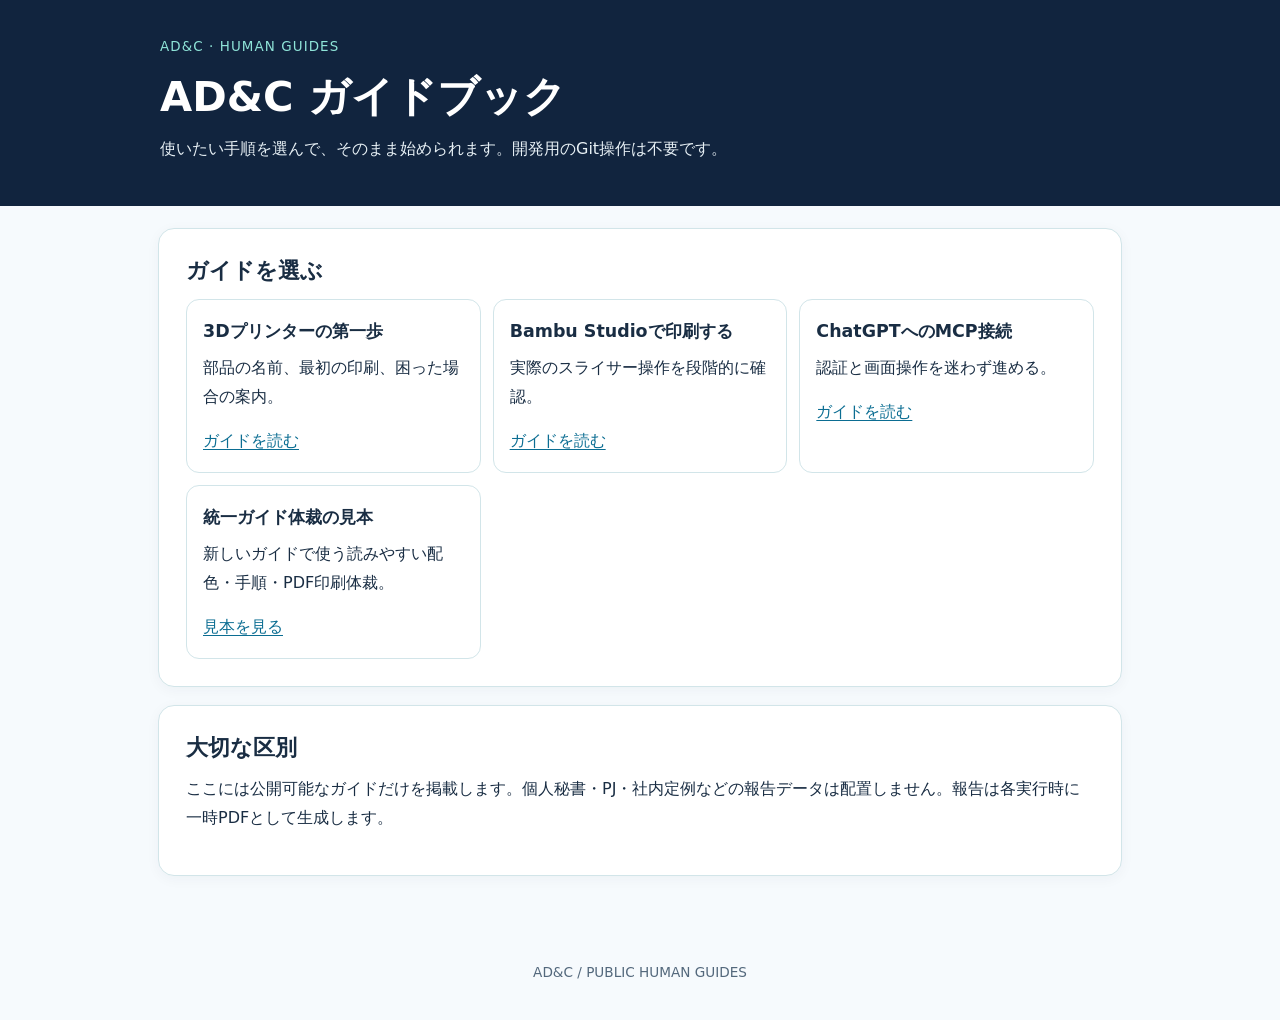
==== guides/index.html @ 6ebc3184 "feat: add unified public guide visual system and isolated Pages publishing" ====
<!doctype html>
<html lang="ja"><head><meta charset="utf-8"><meta name="viewport" content="width=device-width,initial-scale=1">
<meta name="referrer" content="no-referrer"><title>AD&C｜ガイドブック</title>
<link rel="stylesheet" href="assets/adnc-unified.css"></head><body>
<a class="skip-link" href="#content">本文へ移動</a>
<header class="adnc-hero"><div class="eyebrow">AD&amp;C · HUMAN GUIDES</div>
<h1>AD&C ガイドブック</h1><p>使いたい手順を選んで、そのまま始められます。開発用のGit操作は不要です。</p></header>
<main id="content" class="adnc-wrap">
<section class="adnc-panel"><h2>ガイドを選ぶ</h2>
<div class="adnc-grid">
<article class="adnc-card"><h3>3Dプリンターの第一歩</h3><p>部品の名前、最初の印刷、困った場合の案内。</p><a href="3d-print/first-steps-guide.html">ガイドを読む</a></article>
<article class="adnc-card"><h3>Bambu Studioで印刷する</h3><p>実際のスライサー操作を段階的に確認。</p><a href="3d-print/bambu-studio-print-guide.html">ガイドを読む</a></article>
<article class="adnc-card"><h3>ChatGPTへのMCP接続</h3><p>認証と画面操作を迷わず進める。</p><a href="cloudflare/mcp-chatgpt-first-connection.html">ガイドを読む</a></article>
<article class="adnc-card"><h3>統一ガイド体裁の見本</h3><p>新しいガイドで使う読みやすい配色・手順・PDF印刷体裁。</p><a href="guide-layout-example.html">見本を見る</a></article>
</div></section>
<div class="adnc-panel"><h2>大切な区別</h2><p>ここには公開可能なガイドだけを掲載します。個人秘書・PJ・社内定例などの報告データは配置しません。報告は各実行時に一時PDFとして生成します。</p></div>
</main><footer class="adnc-footer">AD&amp;C / PUBLIC HUMAN GUIDES</footer></body></html>
---- guides/assets/adnc-unified.css ----
/* AD&C visual-docs v0.1.0 | Public guide theme. No CDN, data, analytics or external requests. */
/* Shared palette with skills/html-report/render_report.py; report PDF remains temporary. */
:root {
  color-scheme:light;
  --adnc-ink:#192d43; --adnc-navy:#11243e; --adnc-teal:#087f7b;
  --adnc-link:#0b6d92; --adnc-soft:#e6f7f3; --adnc-background:#f6fafd;
  --adnc-white:#fff; --adnc-muted:#53687c; --adnc-line:#d2e5e9;
  --adnc-warn:#fff6e7; --adnc-warn-line:#dcac54; --adnc-focus:#087f7b;
  --adnc-radius:16px;
  font-family:"Noto Sans JP",system-ui,-apple-system,sans-serif;
  color:var(--adnc-ink); background:var(--adnc-background);
}
*{box-sizing:border-box}html{scroll-behavior:smooth}
body{margin:0;line-height:1.8;font-size:16px}
a{color:var(--adnc-link);text-underline-offset:3px;overflow-wrap:anywhere}
a:focus-visible,button:focus-visible,summary:focus-visible{outline:3px solid var(--adnc-focus);outline-offset:3px}
.skip-link{position:absolute;left:8px;top:-100px;background:#fff;color:var(--adnc-navy);padding:8px;z-index:9}
.skip-link:focus{top:8px}
.adnc-hero{background:var(--adnc-navy);color:var(--adnc-white);padding:35px max(18px,calc((100vw - 960px)/2))}
.adnc-hero .eyebrow{font-size:.84rem;letter-spacing:.08em;color:#8fe4d8}
.adnc-hero h1{font-size:clamp(1.7rem,4vw,2.6rem);line-height:1.35;margin:10px 0}
.adnc-hero p{margin:7px 0;color:#e7f0f5}
.adnc-wrap{max-width:1000px;padding:22px 18px 66px;margin:auto}
.adnc-panel{background:var(--adnc-white);padding:clamp(16px,3vw,27px);border:1px solid var(--adnc-line);border-radius:var(--adnc-radius);margin:0 0 18px;box-shadow:0 3px 14px #1b36400b}
.adnc-panel h2{font-size:1.38rem;line-height:1.4;margin:0 0 12px}
.adnc-panel h3{font-size:1.09rem;margin:22px 0 8px}
.adnc-panel p{margin:7px 0 15px}
.adnc-lead{font-size:1.11rem}
.adnc-grid{display:grid;grid-template-columns:repeat(auto-fit,minmax(230px,1fr));gap:12px}
.adnc-card{border:1px solid var(--adnc-line);border-radius:13px;padding:16px;background:#fff;min-width:0}
.adnc-card h3{margin:0 0 7px}
.adnc-callout{padding:14px 17px;background:var(--adnc-soft);border-left:5px solid var(--adnc-teal);border-radius:9px;margin:18px 0}
.adnc-callout.warn{background:var(--adnc-warn);border-left-color:var(--adnc-warn-line)}
.adnc-steps{list-style:none;counter-reset:adnc-step;padding:0}
.adnc-steps>li{counter-increment:adnc-step;position:relative;padding:1px 0 12px 46px;margin:12px 0;border-bottom:1px solid var(--adnc-line)}
.adnc-steps>li::before{content:counter(adnc-step);position:absolute;left:0;top:3px;display:grid;place-items:center;width:31px;height:31px;background:var(--adnc-teal);border-radius:50%;color:#fff;font-weight:700}
.adnc-toc{display:flex;gap:12px;flex-wrap:wrap;padding:0;list-style:none}
.adnc-toc a{display:inline-block;padding:6px 10px;border:1px solid var(--adnc-line);border-radius:9px;text-decoration:none;background:#fff}
.adnc-muted{font-size:.9rem;color:var(--adnc-muted)}
.adnc-badge{font-size:.78rem;font-weight:700;border-radius:9px;padding:4px 9px;background:var(--adnc-soft);color:#145b57}
.adnc-action{display:inline-block;border:0;border-radius:11px;padding:9px 14px;background:var(--adnc-teal);color:#fff;font:inherit;text-decoration:none}
.adnc-action:hover{filter:brightness(.9)}
.adnc-table{width:100%;border-collapse:collapse}
.adnc-table th,.adnc-table td{padding:9px 11px;border-bottom:1px solid var(--adnc-line);text-align:left;vertical-align:top}
pre,code{overflow-wrap:anywhere;white-space:pre-wrap}
img,svg{max-width:100%;height:auto}
details{border:1px solid var(--adnc-line);border-radius:10px;padding:12px 15px;margin:12px 0}
summary{cursor:pointer;font-weight:700}
.adnc-footer{font-size:.85rem;text-align:center;color:var(--adnc-muted);padding:0 18px 35px}
@media(max-width:600px){
  .adnc-hero{padding:24px 18px}.adnc-wrap{padding:12px 10px 36px}
  .adnc-panel{padding:16px;border-radius:12px}.adnc-grid{grid-template-columns:1fr}
  .adnc-table{display:block;overflow-x:auto}
}
@media print{
  @page{size:A4 portrait;margin:12mm 13mm}
  html,body{background:#fff!important;color:#192d43!important}
  body{font-size:11pt;line-height:1.6}
  .adnc-hero{background:#11243e!important;color:#fff!important;padding:18px!important;print-color-adjust:exact;-webkit-print-color-adjust:exact}
  .adnc-hero p{color:#fff!important}
  .adnc-wrap{width:100%!important;max-width:none!important;margin:0!important;padding:0!important}
  .adnc-panel,.adnc-card{border:1px solid #cfdee3;box-shadow:none!important;border-radius:0}
  .adnc-grid{display:block!important;columns:auto!important}
  .adnc-grid>*{width:100%!important;break-inside:auto;margin:0 0 10px}
  .adnc-toc,.adnc-action,.adnc-no-print,.skip-link{display:none!important}
  .adnc-panel,.adnc-card{break-inside:auto!important;page-break-inside:auto!important}
  h1,h2,h3,summary{break-after:avoid}
  p,li{orphans:2;widows:2}
  details{display:block}details>*{display:block!important}
  a{color:#0b6d92!important;text-decoration:underline}
  pre,code{white-space:pre-wrap!important}
  table{break-inside:auto}tr{break-inside:avoid}
}
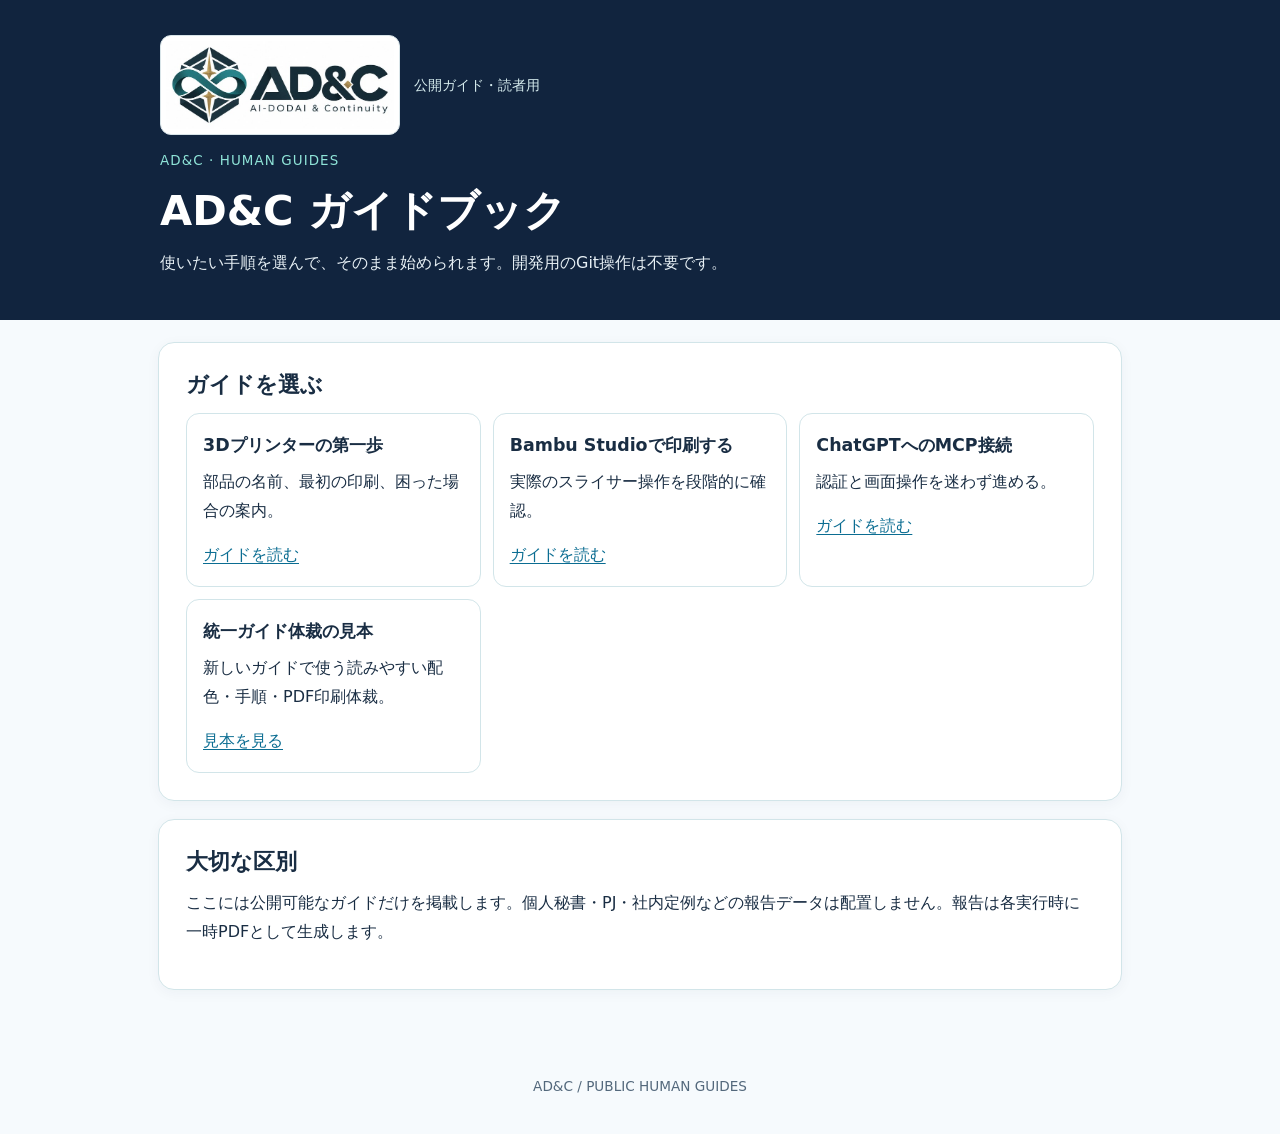
==== commit c33a0ae4: "feat(visual-docs): add verified official logo and public standard guide contribution rules" ====
--- a/guides/index.html
+++ b/guides/index.html
@@ -3,7 +3,7 @@
 <meta name="referrer" content="no-referrer"><title>AD&C｜ガイドブック</title>
 <link rel="stylesheet" href="assets/adnc-unified.css"></head><body>
 <a class="skip-link" href="#content">本文へ移動</a>
-<header class="adnc-hero"><div class="eyebrow">AD&amp;C · HUMAN GUIDES</div>
+<header class="adnc-hero"><div class="adnc-brand"><img class="adnc-logo" src="assets/adnc-official-logo.svg" alt="AD&amp;C公式ロゴ" width="640" height="247"><span class="adnc-brand-note">公開ガイド・読者用</span></div><div class="eyebrow">AD&amp;C · HUMAN GUIDES</div>
 <h1>AD&C ガイドブック</h1><p>使いたい手順を選んで、そのまま始められます。開発用のGit操作は不要です。</p></header>
 <main id="content" class="adnc-wrap">
 <section class="adnc-panel"><h2>ガイドを選ぶ</h2>
--- a/guides/assets/adnc-unified.css
+++ b/guides/assets/adnc-unified.css
@@ -18,6 +18,11 @@
 .skip-link:focus{top:8px}
 .adnc-hero{background:var(--adnc-navy);color:var(--adnc-white);padding:35px max(18px,calc((100vw - 960px)/2))}
 .adnc-hero .eyebrow{font-size:.84rem;letter-spacing:.08em;color:#8fe4d8}
+/* Official AD&C mark, packaged locally: no runtime request to WordPress/Drive. */
+.adnc-brand{display:flex;align-items:center;gap:14px;max-width:1000px;margin:0 auto 14px}
+.adnc-brand .adnc-logo{display:block;width:240px;max-width:55vw;height:auto;flex:0 0 auto;padding:5px;border:1px solid #d8e4e8;border-radius:11px;background:#fff}
+.adnc-brand-note{font-size:.86rem;line-height:1.5;color:#d7edef}
+
 .adnc-hero h1{font-size:clamp(1.7rem,4vw,2.6rem);line-height:1.35;margin:10px 0}
 .adnc-hero p{margin:7px 0;color:#e7f0f5}
 .adnc-wrap{max-width:1000px;padding:22px 18px 66px;margin:auto}
@@ -49,6 +54,7 @@
 .adnc-footer{font-size:.85rem;text-align:center;color:var(--adnc-muted);padding:0 18px 35px}
 @media(max-width:600px){
   .adnc-hero{padding:24px 18px}.adnc-wrap{padding:12px 10px 36px}
+  .adnc-brand{gap:8px;flex-wrap:wrap}.adnc-brand .adnc-logo{width:195px;max-width:65vw}
   .adnc-panel{padding:16px;border-radius:12px}.adnc-grid{grid-template-columns:1fr}
   .adnc-table{display:block;overflow-x:auto}
 }
@@ -58,6 +64,7 @@
   body{font-size:11pt;line-height:1.6}
   .adnc-hero{background:#11243e!important;color:#fff!important;padding:18px!important;print-color-adjust:exact;-webkit-print-color-adjust:exact}
   .adnc-hero p{color:#fff!important}
+  .adnc-brand .adnc-logo{width:178px;max-width:none;background:#fff!important}
   .adnc-wrap{width:100%!important;max-width:none!important;margin:0!important;padding:0!important}
   .adnc-panel,.adnc-card{border:1px solid #cfdee3;box-shadow:none!important;border-radius:0}
   .adnc-grid{display:block!important;columns:auto!important}
